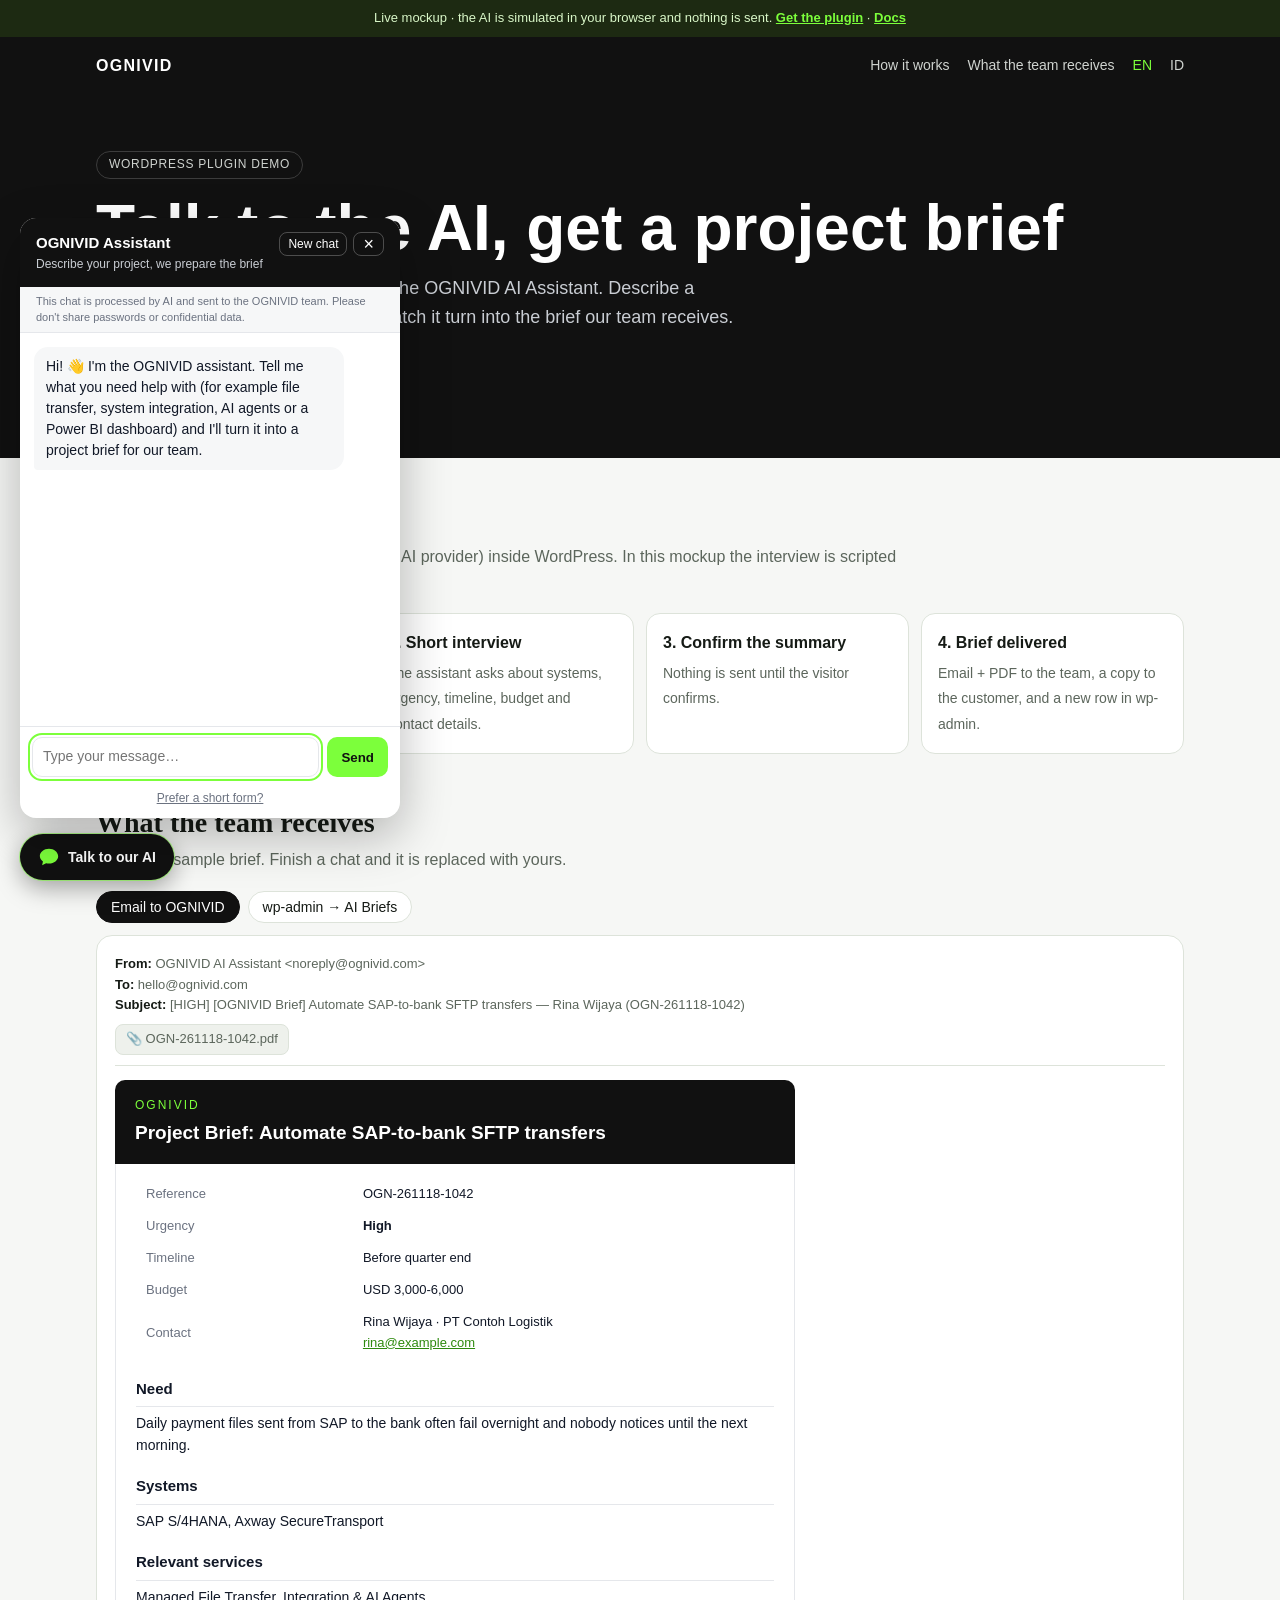
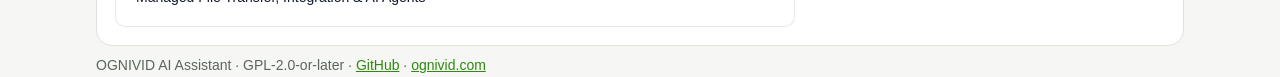
==== demo/index.html @ 5627978e "Add live mockup (demo/) and link it from README and docs demo/index.html runs the real widget agains" ====
<!doctype html>
<html lang="en">
<head>
<meta charset="utf-8">
<meta name="viewport" content="width=device-width, initial-scale=1">
<title>OGNIVID AI Assistant · Live mockup</title>
<meta name="description" content="Interactive mockup of the OGNIVID AI Assistant WordPress plugin: chat with a simulated assistant and see the project brief the team receives.">
<script>
  // Language from ?lang=id (default English). Set before the widget loads; it reads <html lang>.
  (function () { var l = new URLSearchParams(location.search).get('lang') === 'id' ? 'id' : 'en'; document.documentElement.lang = l === 'id' ? 'id-ID' : 'en-US'; window.DEMO_LANG = l; })();
</script>
<link rel="stylesheet" href="../assets/widget.css">
<style>
:root{--bg:#F6F7F5;--surface:#fff;--surface2:#EEF1EC;--ink:#151A15;--muted:#5C665C;--line:#DDE3DA;--acc:#2E8A0E;--lime:#7CFF3B;--dark:#111;--amber:#E8913A}
@media (prefers-color-scheme:dark){:root:not([data-theme="light"]){--bg:#0C0E0C;--surface:#151915;--surface2:#1C221C;--ink:#E7ECE5;--muted:#9AA59A;--line:#2A332A;--acc:#7CFF3B}}
*{box-sizing:border-box}
body{margin:0;background:var(--bg);color:var(--ink);font:16px/1.6 "Segoe UI",Calibri,Arial,sans-serif}
a{color:var(--acc)}
.bar{background:#1d2a12;color:#d9f7c8;font-size:13px;text-align:center;padding:8px 16px}
.bar a{color:var(--lime);font-weight:600}
header.site{background:var(--dark);color:#fff}
.wrap{max-width:1120px;margin:0 auto;padding:0 16px}
.nav{display:flex;align-items:center;gap:18px;padding:16px 0;flex-wrap:wrap}
.logo{font-weight:800;letter-spacing:.08em}
.nav .sp{flex:1}
.nav a{color:#cfd3cf;text-decoration:none;font-size:14px}
.nav a.on{color:var(--lime)}
.hero{padding:56px 0 64px}
.hero .pill{display:inline-block;border:1px solid #3c3c3c;border-radius:999px;padding:3px 12px;font-size:12px;letter-spacing:.06em;text-transform:uppercase;color:#cfd3cf}
.hero h1{font:800 clamp(34px,6vw,64px)/1.05 Helvetica,Arial,sans-serif;margin:16px 0 12px}
.hero p{color:#c9cdd3;max-width:640px;font-size:18px;margin:0}
.try{margin-top:22px;display:inline-flex;gap:10px;align-items:center;background:var(--lime);color:#111;font-weight:700;padding:12px 18px;border-radius:999px;border:0;cursor:pointer;font-size:15px}
main section{padding:44px 0 8px}
h2{font:700 28px/1.2 Cambria,Georgia,serif;margin:0 0 8px}
.lead{color:var(--muted);max-width:820px;margin:0 0 18px}
.steps{display:grid;grid-template-columns:repeat(4,1fr);gap:12px}
.step{background:var(--surface);border:1px solid var(--line);border-radius:14px;padding:16px}
.step b{display:block;margin-bottom:4px}.step span{color:var(--muted);font-size:14px}
.tabs{display:flex;gap:8px;margin-bottom:12px;flex-wrap:wrap}
.tab{border:1px solid var(--line);background:var(--surface);color:var(--ink);border-radius:999px;padding:7px 14px;cursor:pointer;font-size:14px}
.tab[aria-selected="true"]{background:var(--dark);color:#fff;border-color:var(--dark)}
.panel{background:var(--surface);border:1px solid var(--line);border-radius:16px;padding:18px;overflow:auto}
.panel[hidden]{display:none}
.mail-head{font-size:13px;color:var(--muted);border-bottom:1px solid var(--line);padding-bottom:10px;margin-bottom:14px}
.mail-head b{color:var(--ink)}
.att{display:inline-flex;gap:6px;align-items:center;border:1px solid var(--line);border-radius:8px;padding:4px 10px;font-size:13px;margin-top:8px;background:var(--surface2)}
.wp{display:grid;grid-template-columns:180px 1fr;min-width:760px;border:1px solid #c3c4c7;border-radius:8px;overflow:hidden;font:13px/1.4 -apple-system,"Segoe UI",Arial,sans-serif;color:#1d2327;background:#f0f0f1}
.wp-side{background:#1d2327;color:#f0f0f1;padding:10px 0}
.wp-side div{padding:7px 14px;opacity:.85}
.wp-side .cur{background:#2271b1;opacity:1;font-weight:600}
.badge{display:inline-block;background:#d63638;color:#fff;border-radius:9px;font-size:9px;line-height:17px;min-width:17px;text-align:center;padding:0 5px;margin-left:6px}
.wp-main{padding:16px 18px}
.wp-main h3{font-size:20px;font-weight:400;margin:0 0 10px}
.wp-filter{display:flex;gap:8px;margin-bottom:8px}.wp-filter span{border:1px solid #8c8f94;background:#fff;border-radius:3px;padding:3px 8px}
table.wpt{width:100%;border-collapse:collapse;background:#fff;border:1px solid #c3c4c7}
.wpt th{text-align:left;font-weight:400;padding:8px 10px;border-bottom:1px solid #c3c4c7}
.wpt td{padding:9px 10px;border-top:1px solid #f0f0f1;vertical-align:top}
.wpt tr.new td:first-child{box-shadow:inset 3px 0 0 #2e8a0e}.wpt tr.new .t{font-weight:800}
.wpt .t{color:#2271b1;font-weight:600}
.urg{display:inline-block;padding:2px 8px;border-radius:999px;color:#fff;font-size:11px}
.st-new{font-weight:700;color:#2e8a0e}
.flash{animation:fl 1.6s ease}@keyframes fl{0%{background:#eaf8df}100%{background:transparent}}
footer{padding:40px 0 70px;color:var(--muted);font-size:14px}
@media (max-width:820px){.steps{grid-template-columns:1fr 1fr}}
@media (max-width:520px){.steps{grid-template-columns:1fr}.nav a.hide-sm{display:none}}
</style>
</head>
<body>
<div class="bar" id="bar"></div>
<header class="site"><div class="wrap">
  <div class="nav"><span class="logo">OGNIVID</span><span class="sp"></span>
    <a class="hide-sm" href="#how" data-t="navHow"></a><a class="hide-sm" href="#team" data-t="navTeam"></a>
    <a id="lang-en" href="?lang=en">EN</a><a id="lang-id" href="?lang=id">ID</a></div>
  <div class="hero">
    <span class="pill" data-t="pill"></span>
    <h1 data-t="h1"></h1>
    <p data-t="sub"></p>
    <button class="try" id="try" type="button" data-t="try"></button>
  </div>
</div></header>

<main class="wrap">
  <section id="how">
    <h2 data-t="howH"></h2>
    <p class="lead" data-t="howP"></p>
    <div class="steps" id="steps"></div>
  </section>
  <section id="team">
    <h2 data-t="teamH"></h2>
    <p class="lead" id="teamP"></p>
    <div class="tabs" role="tablist">
      <button class="tab" role="tab" aria-selected="true" data-p="mail" data-t="tabMail"></button>
      <button class="tab" role="tab" aria-selected="false" data-p="admin" data-t="tabAdmin"></button>
    </div>
    <div class="panel" id="p-mail"></div>
    <div class="panel" id="p-admin" hidden></div>
  </section>
</main>
<footer class="wrap" id="foot"></footer>
<div id="oaa-root"></div>

<script>
(function () {
  var L = window.DEMO_LANG;
  var TXT = {
    en: {
      bar: 'Live mockup · the AI is simulated in your browser and nothing is sent. <a href="https://github.com/diimasogan/ognivid-ai-assistant">Get the plugin</a> · <a href="../docs/OGNIVID-AI-Assistant-Documentation.html">Docs</a>',
      navHow: 'How it works', navTeam: 'What the team receives', pill: 'WordPress plugin demo',
      h1: 'Talk to the AI, get a project brief', sub: 'This is a mockup of ognivid.com with the OGNIVID AI Assistant. Describe a project in the chat (bottom left) and watch it turn into the brief our team receives.',
      try: 'Try the assistant →', howH: 'How it works', howP: 'The real plugin runs on Claude (or another AI provider) inside WordPress. In this mockup the interview is scripted so it works offline.',
      steps: [['1. Describe the need', 'The visitor explains the project in their own words.'], ['2. Short interview', 'The assistant asks about systems, urgency, timeline, budget and contact details.'], ['3. Confirm the summary', 'Nothing is sent until the visitor confirms.'], ['4. Brief delivered', 'Email + PDF to the team, a copy to the customer, and a new row in wp-admin.']],
      teamH: 'What the team receives', teamSample: 'Below is a sample brief. Finish a chat and it is replaced with yours.', teamYours: 'This is the brief generated from your chat.',
      tabMail: 'Email to OGNIVID', tabAdmin: 'wp-admin → AI Briefs', foot: 'OGNIVID AI Assistant · GPL-2.0-or-later · <a href="https://github.com/diimasogan/ognivid-ai-assistant">GitHub</a> · <a href="https://ognivid.com/">ognivid.com</a>',
      q: { systems: 'Thanks, that helps. Which systems or tools are involved today (for example SAP, Axway SecureTransport, Boomi, Power BI)?', urgency: 'Got it. How urgent is this, and by when would you like it solved?', budget: 'Do you have a budget range in mind? It\'s fine to say "not sure yet".', contact: 'Great. What name and email should our team use to reply? A phone or WhatsApp number is optional.', noEmail: 'I couldn\'t find an email address. Could you share your name and email?', confirm: 'Shall I send this brief to the OGNIVID team? Reply **yes**, or tell me what to correct.', fixed: 'Thanks, I\'ve added that. Here is the updated summary:', done: 'Thank you, %n! Your project brief (ref. %r) has been sent to the OGNIVID team. We will contact you at %e, usually within 1-2 business days.' },
      sum: { title: 'Summary', problem: 'Need', systems: 'Systems', urgency: 'Urgency', timeline: 'Timeline', budget: 'Budget', contact: 'Contact' },
      mail: { from: 'From', to: 'To', subj: 'Subject' }
    },
    id: {
      bar: 'Live mockup · AI disimulasikan di browser Anda dan tidak ada data yang dikirim. <a href="https://github.com/diimasogan/ognivid-ai-assistant">Dapatkan plugin</a> · <a href="../docs/id/OGNIVID-AI-Assistant-Dokumentasi.html">Dokumentasi</a>',
      navHow: 'Cara kerja', navTeam: 'Yang diterima tim', pill: 'Demo plugin WordPress',
      h1: 'Ngobrol dengan AI, dapatkan project brief', sub: 'Ini mockup ognivid.com dengan OGNIVID AI Assistant. Ceritakan sebuah proyek di chat (kiri bawah) dan lihat bagaimana ceritanya berubah menjadi brief yang diterima tim kami.',
      try: 'Coba asistennya →', howH: 'Cara kerja', howP: 'Plugin aslinya berjalan dengan Claude (atau penyedia AI lain) di WordPress. Di mockup ini wawancaranya sudah diskenariokan agar bisa berjalan tanpa server.',
      steps: [['1. Ceritakan kebutuhan', 'Pengunjung menjelaskan proyeknya dengan kata-kata sendiri.'], ['2. Wawancara singkat', 'Asisten menanyakan sistem, urgensi, target waktu, anggaran, dan kontak.'], ['3. Konfirmasi ringkasan', 'Tidak ada yang dikirim sebelum pengunjung mengonfirmasi.'], ['4. Brief terkirim', 'Email + PDF ke tim, salinan ke pelanggan, dan baris baru di wp-admin.']],
      teamH: 'Yang diterima tim', teamSample: 'Di bawah ini contoh brief. Selesaikan sebuah chat dan contoh ini akan diganti dengan brief Anda.', teamYours: 'Ini brief yang dibuat dari chat Anda.',
      tabMail: 'Email ke OGNIVID', tabAdmin: 'wp-admin → AI Briefs', foot: 'OGNIVID AI Assistant · GPL-2.0-or-later · <a href="https://github.com/diimasogan/ognivid-ai-assistant">GitHub</a> · <a href="https://ognivid.com/">ognivid.com</a>',
      q: { systems: 'Terima kasih, itu membantu. Sistem atau tools apa saja yang terlibat saat ini (misalnya SAP, Axway SecureTransport, Boomi, Power BI)?', urgency: 'Baik. Seberapa mendesak, dan kapan target penyelesaiannya?', budget: 'Apakah sudah ada kisaran anggaran? Boleh juga jawab "belum tahu".', contact: 'Bagus. Nama dan email apa yang bisa dipakai tim kami untuk membalas? Nomor telepon atau WhatsApp opsional.', noEmail: 'Saya belum menemukan alamat email. Boleh kirim nama dan email Anda?', confirm: 'Boleh saya kirim brief ini ke tim OGNIVID? Balas **ya**, atau sampaikan bagian yang perlu dikoreksi.', fixed: 'Terima kasih, sudah saya tambahkan. Berikut ringkasan terbarunya:', done: 'Terima kasih, %n! Project brief Anda (ref. %r) sudah terkirim ke tim OGNIVID. Kami akan menghubungi Anda di %e, biasanya dalam 1-2 hari kerja.' },
      sum: { title: 'Ringkasan', problem: 'Kebutuhan', systems: 'Sistem', urgency: 'Urgensi', timeline: 'Target waktu', budget: 'Anggaran', contact: 'Kontak' },
      mail: { from: 'Dari', to: 'Kepada', subj: 'Subjek' }
    }
  }[L];

  document.getElementById('bar').innerHTML = TXT.bar;
  document.getElementById('foot').innerHTML = TXT.foot;
  document.querySelectorAll('[data-t]').forEach(function (n) { n.textContent = TXT[n.getAttribute('data-t')]; });
  document.getElementById('lang-' + L).className = 'on';
  document.getElementById('steps').innerHTML = TXT.steps.map(function (s) { return '<div class="step"><b>' + s[0] + '</b><span>' + s[1] + '</span></div>'; }).join('');

  /* ---------- sample + generated briefs ---------- */
  var URG = { low: ['Low', 'Rendah', '#6b7280'], medium: ['Medium', 'Sedang', '#2563eb'], high: ['High', 'Tinggi', '#d97706'], critical: ['Critical', 'Kritis', '#dc2626'] };
  var sample = {
    ref: 'OGN-261118-1042', name: 'Rina Wijaya', email: 'rina@example.com', company: 'PT Contoh Logistik', source: 'AI chat', urgency: 'high', status: 'Read',
    title: L === 'id' ? 'Otomatisasi transfer SFTP SAP ke bank' : 'Automate SAP-to-bank SFTP transfers',
    problem: L === 'id' ? 'Transfer file pembayaran harian dari SAP ke bank sering gagal di malam hari dan baru ketahuan keesokan paginya.' : 'Daily payment files sent from SAP to the bank often fail overnight and nobody notices until the next morning.',
    systems: 'SAP S/4HANA, Axway SecureTransport', timeline: L === 'id' ? 'Sebelum akhir kuartal' : 'Before quarter end', budget: L === 'id' ? 'Rp 50-100 juta' : 'USD 3,000-6,000',
    services: 'Managed File Transfer, Integration & AI Agents'
  };
  var rows = [
    { ref: 'OGN-261117-1039', title: L === 'id' ? 'Dashboard Power BI penjualan' : 'Power BI sales dashboard', name: 'Budi Santoso', company: 'Properti Nusantara', email: 'budi@example.com', urgency: 'medium', source: 'Form', status: 'Contacted', date: '2026/11/17' },
    { ref: 'OGN-261116-1031', title: L === 'id' ? 'Integrasi HR ke payroll' : 'HR to payroll integration', name: 'Sari Lestari', company: 'Contoh Retail', email: 'sari@example.com', urgency: 'low', source: 'AI chat', status: 'Proposal sent', date: '2026/11/16' }
  ];
  function esc(s) { return String(s == null ? '' : s).replace(/[&<>"']/g, function (c) { return { '&': '&amp;', '<': '&lt;', '>': '&gt;', '"': '&quot;', "'": '&#39;' }[c]; }); }
  function urgLabel(u) { return URG[u][L === 'id' ? 1 : 0]; }

  function renderMail(b) {
    var row = function (k, v) { return '<tr><td style="padding:6px 10px;color:#6b7280;width:34%">' + k + '</td><td style="padding:6px 10px">' + v + '</td></tr>'; };
    var S = TXT.sum;
    document.getElementById('p-mail').innerHTML =
      '<div class="mail-head"><b>' + TXT.mail.from + ':</b> OGNIVID AI Assistant &lt;noreply@ognivid.com&gt;<br><b>' + TXT.mail.to + ':</b> hello@ognivid.com<br><b>' + TXT.mail.subj + ':</b> ' + (b.urgency === 'high' || b.urgency === 'critical' ? '[' + b.urgency.toUpperCase() + '] ' : '') + '[OGNIVID Brief] ' + esc(b.title) + ' — ' + esc(b.name) + ' (' + b.ref + ')<br><span class="att">📎 ' + b.ref + '.pdf</span></div>' +
      '<div style="font-family:Arial,Helvetica,sans-serif;font-size:14px;line-height:1.55;color:#111827;max-width:680px">' +
      '<div style="background:#111;color:#fff;padding:16px 20px;border-radius:10px 10px 0 0"><div style="font-size:12px;letter-spacing:2px;color:#7cff3b">OGNIVID</div><div style="font-size:19px;font-weight:bold;margin-top:4px">Project Brief: ' + esc(b.title) + '</div></div>' +
      '<div style="border:1px solid #e5e7eb;border-top:0;padding:4px 20px 18px;border-radius:0 0 10px 10px;background:#fff"><table style="width:100%;border-collapse:collapse;font-size:13px;margin-top:10px">' +
      row(L === 'id' ? 'Referensi' : 'Reference', b.ref) + row(S.urgency, '<strong>' + urgLabel(b.urgency) + '</strong>') + row(S.timeline, esc(b.timeline)) + row(S.budget, esc(b.budget)) +
      row(S.contact, esc(b.name) + (b.company ? ' · ' + esc(b.company) : '') + '<br><a href="mailto:' + esc(b.email) + '">' + esc(b.email) + '</a>') + '</table>' +
      '<h3 style="margin:18px 0 6px;font-size:15px;border-bottom:1px solid #e5e7eb;padding-bottom:6px">' + S.problem + '</h3><p style="margin:0">' + esc(b.problem) + '</p>' +
      '<h3 style="margin:18px 0 6px;font-size:15px;border-bottom:1px solid #e5e7eb;padding-bottom:6px">' + S.systems + '</h3><p style="margin:0">' + esc(b.systems) + '</p>' +
      '<h3 style="margin:18px 0 6px;font-size:15px;border-bottom:1px solid #e5e7eb;padding-bottom:6px">' + (L === 'id' ? 'Layanan terkait' : 'Relevant services') + '</h3><p style="margin:0">' + esc(b.services) + '</p>' +
      '</div></div>';
  }
  function renderAdmin(newRow) {
    var all = (newRow ? [newRow] : []).concat([{ ref: sample.ref, title: sample.title, name: sample.name, company: sample.company, email: sample.email, urgency: sample.urgency, source: sample.source, status: sample.status, date: '2026/11/18' }], rows);
    var n = newRow ? 1 : 0;
    document.getElementById('p-admin').innerHTML =
      '<div class="wp"><div class="wp-side"><div>Dashboard</div><div>Posts</div><div>Pages</div><div class="cur">AI Briefs' + (n ? '<span class="badge">' + n + '</span>' : '') + '</div><div>Settings</div></div>' +
      '<div class="wp-main"><h3>AI Briefs</h3><div class="wp-filter"><span>All statuses ▾</span><span>Filter</span></div><table class="wpt"><thead><tr><th>Brief</th><th>Customer</th><th>Urgency</th><th>Source</th><th>Status</th><th>Received</th></tr></thead><tbody>' +
      all.map(function (r, i) {
        var isNew = newRow && i === 0;
        return '<tr class="' + (isNew ? 'new flash' : '') + '"><td><span class="t">' + esc(r.title) + ' — ' + esc(r.name) + '</span></td><td><strong>' + esc(r.name) + '</strong>' + (r.company ? '<br>' + esc(r.company) : '') + '<br><a href="#" onclick="return false">' + esc(r.email) + '</a></td>' +
          '<td><span class="urg" style="background:' + URG[r.urgency][2] + '">' + URG[r.urgency][0] + '</span></td><td>' + esc(r.source) + '</td><td><span class="' + (isNew ? 'st-new' : '') + '">' + (isNew ? 'New' : esc(r.status)) + '</span></td><td>' + r.date + '</td></tr>';
      }).join('') + '</tbody></table></div></div>';
  }
  function showTeam(b, mine) {
    document.getElementById('teamP').textContent = mine ? TXT.teamYours : TXT.teamSample;
    renderMail(b);
    renderAdmin(mine ? { ref: b.ref, title: b.title, name: b.name, company: b.company, email: b.email, urgency: b.urgency, source: b.source, status: 'New', date: '2026/11/18' } : null);
  }
  showTeam(sample, false);

  document.querySelectorAll('.tab').forEach(function (t) {
    t.addEventListener('click', function () {
      document.querySelectorAll('.tab').forEach(function (x) { x.setAttribute('aria-selected', x === t ? 'true' : 'false'); });
      document.getElementById('p-mail').hidden = t.getAttribute('data-p') !== 'mail';
      document.getElementById('p-admin').hidden = t.getAttribute('data-p') !== 'admin';
    });
  });

  /* ---------- simulated backend for the real widget ---------- */
  var st = { step: 0, d: {} };
  function urgencyOf(s) { s = s.toLowerCase(); if (/critical|kritis|darurat|down|mati total/.test(s)) return 'critical'; if (/urgent|asap|segera|mendesak|minggu ini|this week|tomorrow|besok/.test(s)) return 'high'; if (/no rush|santai|tidak mendesak|next year|tahun depan/.test(s)) return 'low'; return 'medium'; }
  function summary() {
    var d = st.d, S = TXT.sum;
    return '**' + S.title + '**\n- ' + S.problem + ': ' + d.problem + '\n- ' + S.systems + ': ' + d.systems + '\n- ' + S.urgency + ': ' + urgLabel(d.urgency) + ' (' + d.timeline + ')\n- ' + S.budget + ': ' + d.budget + '\n- ' + S.contact + ': ' + d.name + ', ' + d.email + (d.phone ? ', ' + d.phone : '') + '\n\n' + TXT.q.confirm;
  }
  function titleOf(p) {
    var STOP = /^(and|or|the|a|an|of|to|for|with|between|in|on|at|from|dan|atau|yang|di|ke|dari|untuk|dengan|antara|pada)$/i;
    var w = String(p).split(/[.,;:!?\n]/)[0].replace(/[^\w\s\-À-ž/&]/g, ' ').split(/\s+/).filter(Boolean).slice(0, 8);
    while (w.length > 3 && STOP.test(w[w.length - 1])) w.pop();
    var t = w.join(' '); return t.charAt(0).toUpperCase() + t.slice(1);
  }
  function reply(msg) {
    var d = st.d, q = TXT.q;
    switch (st.step) {
      case 0: d.problem = msg; st.step = 1; return { reply: q.systems };
      case 1: d.systems = msg; st.step = 2; return { reply: q.urgency };
      case 2: d.timeline = msg; d.urgency = urgencyOf(msg); st.step = 3; return { reply: q.budget };
      case 3: d.budget = msg; st.step = 4; return { reply: q.contact };
      case 4:
        var em = msg.match(/[^\s@,;]+@[^\s@,;]+\.[a-z]{2,}/i);
        if (!em) return { reply: q.noEmail };
        d.email = em[0];
        var ph = msg.match(/\+?\d[\d\s\-]{7,}\d/); d.phone = ph ? ph[0].trim() : '';
        d.name = msg.replace(em[0], '').replace(d.phone, '').replace(/\b(my name is|nama saya|saya|i am|i'm|name|nama|email|and|dan)\b/gi, ' ').replace(/[,:;\-]+/g, ' ').replace(/\s+/g, ' ').trim() || (L === 'id' ? 'Pengunjung' : 'Visitor');
        st.step = 5; return { reply: summary() };
      case 5:
        if (/^\s*(yes|y|ya|iya|ok|oke|okay|sure|send|kirim|betul|benar|correct|sip|boleh)\b/i.test(msg)) {
          st.step = 6;
          var ref = 'OGN-261118-' + (1043 + Math.floor(Math.random() * 50));
          var b = { ref: ref, name: d.name, email: d.email, company: '', source: 'AI chat', urgency: d.urgency, title: titleOf(d.problem), problem: d.problem, systems: d.systems, timeline: d.timeline, budget: d.budget, services: /power ?bi|dashboard|dax|report/i.test(d.problem + d.systems) ? 'Data & Dashboards' : /sftp|mft|file|axway|transfer/i.test(d.problem + d.systems) ? 'Managed File Transfer' : 'Integration & AI Agents' };
          setTimeout(function () { showTeam(b, true); }, 400);
          return { reply: q.done.replace('%n', d.name).replace('%r', ref).replace('%e', d.email), done: true };
        }
        d.problem += ' ' + msg; return { reply: q.fixed + '\n\n' + summary() };
      default: return { reply: q.done.replace('%n', d.name).replace('%r', '—').replace('%e', d.email), done: true };
    }
  }
  var REST = 'https://demo.invalid/wp-json/ognivid-ai/v1';
  var realFetch = window.fetch.bind(window);
  window.fetch = function (url, opts) {
    if (typeof url === 'string' && url.indexOf(REST) === 0) {
      var body = {}; try { body = JSON.parse((opts && opts.body) || '{}'); } catch (e) {}
      var out;
      if (/\/chat$/.test(url)) { out = reply(String(body.message || '').trim()); out.sid = 'demo'; out.mode = 'chat'; }
      else {
        var ref = 'OGN-261118-' + (1043 + Math.floor(Math.random() * 50));
        var fb = { ref: ref, name: body.name, email: body.email, company: body.company, source: 'Form', urgency: body.urgency || 'medium', title: body.title || titleOf(body.problem || ''), problem: body.problem, systems: body.systems || '-', timeline: body.timeline || '-', budget: body.budget || '-', services: body.service || '-' };
        setTimeout(function () { showTeam(fb, true); }, 400);
        out = { ok: true, reply: TXT.q.done.replace('%n', body.name || '').replace('%r', ref).replace('%e', body.email || '') };
      }
      return new Promise(function (res) { setTimeout(function () { res(new Response(JSON.stringify(out), { status: 200, headers: { 'Content-Type': 'application/json' } })); }, 650 + Math.random() * 600); });
    }
    return realFetch(url, opts);
  };
  try { ['oaa_sid', 'oaa_hist', 'oaa_done'].forEach(function (k) { sessionStorage.removeItem(k); }); } catch (e) {}
  window.OAA_CFG = { rest: REST, position: 'left', aiOn: true, maxChars: 1500, wa: '6285280052326', test: false, nonce: '' };
  document.getElementById('try').addEventListener('click', function () { var b = document.querySelector('.oaa-launch'); if (b && document.querySelector('.oaa-panel').hidden) b.click(); });
})();
</script>
<script src="../assets/widget.js"></script>
<script>
  // "New chat" in the widget should also restart the scripted interview.
  document.addEventListener('click', function (e) { if (e.target && e.target.classList && e.target.classList.contains('oaa-new')) { location.reload(); } });
  setTimeout(function () { var b = document.querySelector('.oaa-launch'); if (b && window.innerWidth > 700) b.click(); }, 900);
</script>
</body>
</html>
---- assets/widget.css ----
/* OGNIVID AI Assistant widget */
.oaa{--oaa-bg:#111111;--oaa-accent:#7cff3b;--oaa-ink:#111827;--oaa-muted:#6b7280;--oaa-line:#e5e7eb;--oaa-soft:#f6f7f8;position:fixed;bottom:20px;z-index:99990;font-family:inherit;font-size:14px;line-height:1.5}
.oaa-left{left:20px}.oaa-right{right:20px}
.oaa *{box-sizing:border-box;font-family:inherit}
.oaa-launch{display:flex;align-items:center;gap:8px;border:0;border-radius:999px;padding:12px 18px;background:var(--oaa-bg);color:#fff;font-weight:600;font-size:14px;line-height:1;cursor:pointer;box-shadow:0 0 0 1px rgba(124,255,59,.55),0 8px 24px rgba(0,0,0,.35);transition:transform .15s}
.oaa-launch svg{color:var(--oaa-accent)}
.oaa-launch:hover{transform:translateY(-2px)}
.oaa-launch:focus-visible,.oaa button:focus-visible,.oaa textarea:focus-visible,.oaa input:focus-visible,.oaa select:focus-visible{outline:2px solid var(--oaa-accent);outline-offset:2px}
.oaa-panel{position:absolute;bottom:62px;width:min(380px,calc(100vw - 32px));height:min(600px,calc(100vh - 110px));background:#fff;color:var(--oaa-ink);border-radius:16px;box-shadow:0 18px 50px rgba(0,0,0,.28);display:flex;flex-direction:column;overflow:hidden}
.oaa-left .oaa-panel{left:0}.oaa-right .oaa-panel{right:0}
.oaa-panel[hidden]{display:none}
.oaa-head{display:flex;justify-content:space-between;align-items:flex-start;gap:8px;padding:14px 16px;background:var(--oaa-bg);color:#fff}
.oaa-title{font-weight:700;font-size:15px}
.oaa-sub{font-size:12px;color:#c9cdd3}
.oaa-actions{display:flex;gap:6px;align-items:center}
.oaa-new,.oaa-close{white-space:nowrap;background:transparent;border:1px solid rgba(255,255,255,.25);color:#fff;border-radius:8px;cursor:pointer;font-size:12px;padding:4px 8px}
.oaa-close{font-size:18px;line-height:1;padding:2px 9px}
.oaa-note{font-size:11px;color:var(--oaa-muted);background:var(--oaa-soft);padding:6px 16px;border-bottom:1px solid var(--oaa-line)}
.oaa-body{flex:1;overflow-y:auto;padding:14px 14px 6px;display:flex;flex-direction:column;gap:8px}
.oaa-msg{max-width:88%;padding:9px 12px;border-radius:14px;word-wrap:break-word;overflow-wrap:anywhere}
.oaa-msg p{margin:0 0 6px}.oaa-msg p:last-child{margin:0}
.oaa-msg ul{margin:4px 0;padding-left:18px}
.oaa-bot{align-self:flex-start;background:var(--oaa-soft);border-bottom-left-radius:4px}
.oaa-user{align-self:flex-end;background:var(--oaa-bg);color:#fff;border-bottom-right-radius:4px;white-space:pre-wrap}
.oaa-typing{color:var(--oaa-muted);font-style:italic}
.oaa-wa{align-self:flex-start;display:inline-block;margin-top:4px;padding:8px 12px;border-radius:999px;background:#25d366;color:#fff!important;text-decoration:none;font-weight:600;font-size:13px}
.oaa-input{display:flex;gap:8px;padding:10px 12px;border-top:1px solid var(--oaa-line)}
.oaa-input[hidden]{display:none}
.oaa-input textarea{flex:1;resize:none;border:1px solid var(--oaa-line);border-radius:10px;padding:9px 10px;font-size:14px;line-height:1.4;color:var(--oaa-ink);background:#fff;max-height:120px}
.oaa-input button,.oaa-submit{border:0;border-radius:10px;padding:0 14px;background:var(--oaa-accent);color:#111;font-weight:700;cursor:pointer}
.oaa-input button:disabled,.oaa-submit:disabled{opacity:.6;cursor:default}
.oaa-foot{padding:0 12px 10px;text-align:center}
.oaa-switch{background:none;border:0;color:var(--oaa-muted);text-decoration:underline;cursor:pointer;font-size:12px}
.oaa-switch[hidden]{display:none}
.oaa-form{display:flex;flex-direction:column;gap:8px;background:#fff;border:1px solid var(--oaa-line);border-radius:12px;padding:12px;margin:4px 0}
.oaa-form[hidden]{display:none}
.oaa-form label{display:flex;flex-direction:column;gap:3px;font-size:12px;color:var(--oaa-muted)}
.oaa-form input,.oaa-form textarea,.oaa-form select{border:1px solid var(--oaa-line);border-radius:8px;padding:8px 9px;font-size:14px;color:var(--oaa-ink);background:#fff;width:100%}
.oaa-submit{padding:10px 14px}
.oaa-form-msg{font-size:12px;color:#b91c1c}
.oaa-hp{position:absolute!important;left:-9999px!important;width:1px;height:1px;opacity:0}
@media (max-width:480px){.oaa{bottom:14px}.oaa-left{left:14px}.oaa-right{right:14px}.oaa-launch span{display:none}.oaa-launch{padding:14px}.oaa-panel{position:fixed;left:8px!important;right:8px!important;bottom:76px;width:auto;height:calc(100vh - 96px)}}
@media (prefers-reduced-motion:reduce){.oaa-launch{transition:none}}
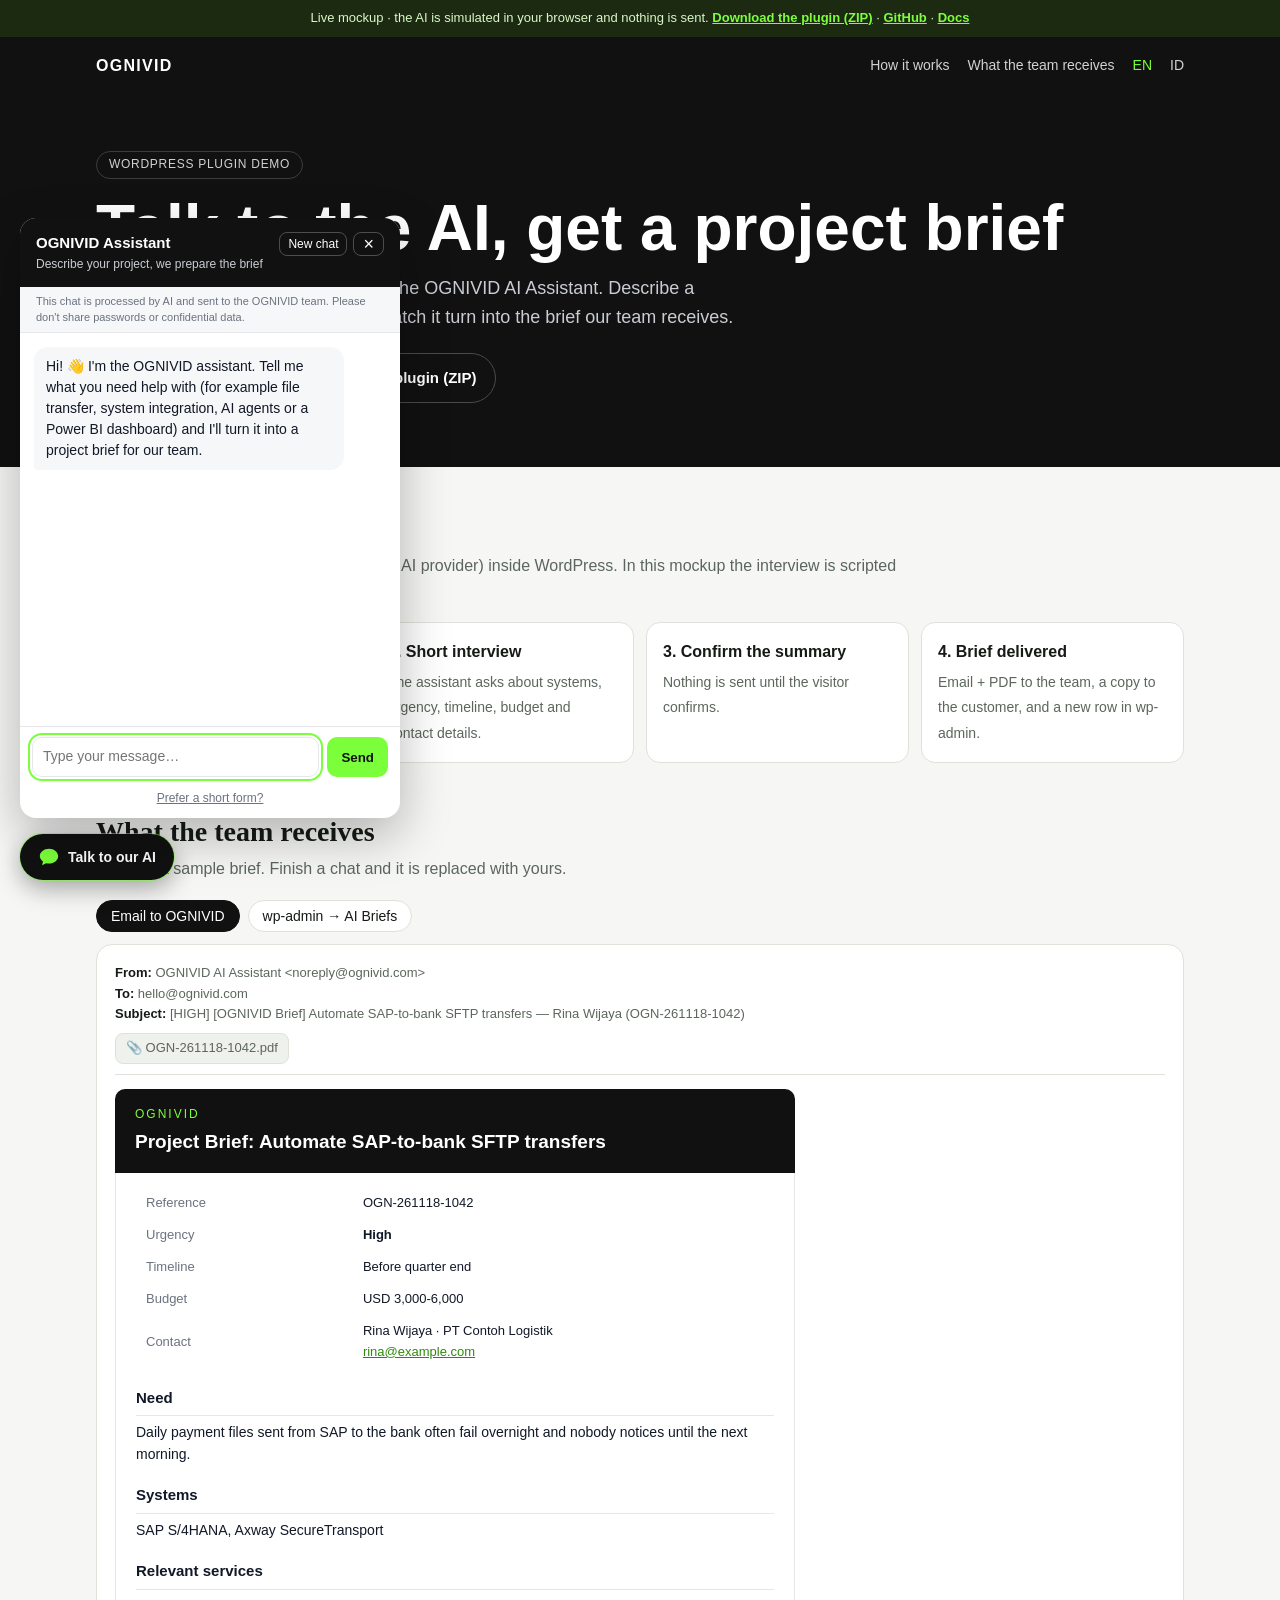
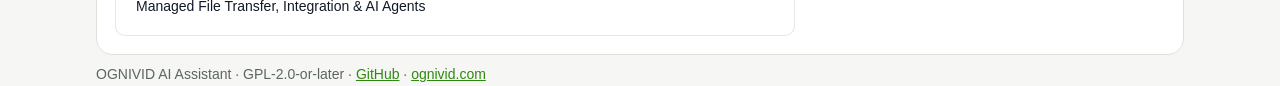
==== commit 03302dfd: "Add Download ZIP buttons to the mockup, docs and README All point to releases/latest/download/ognivi" ====
--- a/demo/index.html
+++ b/demo/index.html
@@ -29,6 +29,7 @@
 .hero .pill{display:inline-block;border:1px solid #3c3c3c;border-radius:999px;padding:3px 12px;font-size:12px;letter-spacing:.06em;text-transform:uppercase;color:#cfd3cf}
 .hero h1{font:800 clamp(34px,6vw,64px)/1.05 Helvetica,Arial,sans-serif;margin:16px 0 12px}
 .hero p{color:#c9cdd3;max-width:640px;font-size:18px;margin:0}
+.try.dl{background:transparent;color:#fff;border:1px solid #4a4a4a;text-decoration:none;margin-left:8px}
 .try{margin-top:22px;display:inline-flex;gap:10px;align-items:center;background:var(--lime);color:#111;font-weight:700;padding:12px 18px;border-radius:999px;border:0;cursor:pointer;font-size:15px}
 main section{padding:44px 0 8px}
 h2{font:700 28px/1.2 Cambria,Georgia,serif;margin:0 0 8px}
@@ -76,6 +77,7 @@
     <h1 data-t="h1"></h1>
     <p data-t="sub"></p>
     <button class="try" id="try" type="button" data-t="try"></button>
+    <a class="try dl" href="https://github.com/diimasogan/ognivid-ai-assistant/releases/latest/download/ognivid-ai-assistant.zip" download data-t="zip"></a>
   </div>
 </div></header>
 
@@ -104,10 +106,10 @@
   var L = window.DEMO_LANG;
   var TXT = {
     en: {
-      bar: 'Live mockup · the AI is simulated in your browser and nothing is sent. <a href="https://github.com/diimasogan/ognivid-ai-assistant">Get the plugin</a> · <a href="../docs/OGNIVID-AI-Assistant-Documentation.html">Docs</a>',
+      bar: 'Live mockup · the AI is simulated in your browser and nothing is sent. <a href="https://github.com/diimasogan/ognivid-ai-assistant/releases/latest/download/ognivid-ai-assistant.zip">Download the plugin (ZIP)</a> · <a href="https://github.com/diimasogan/ognivid-ai-assistant">GitHub</a> · <a href="../docs/OGNIVID-AI-Assistant-Documentation.html">Docs</a>',
       navHow: 'How it works', navTeam: 'What the team receives', pill: 'WordPress plugin demo',
       h1: 'Talk to the AI, get a project brief', sub: 'This is a mockup of ognivid.com with the OGNIVID AI Assistant. Describe a project in the chat (bottom left) and watch it turn into the brief our team receives.',
-      try: 'Try the assistant →', howH: 'How it works', howP: 'The real plugin runs on Claude (or another AI provider) inside WordPress. In this mockup the interview is scripted so it works offline.',
+      try: 'Try the assistant →', zip: '⬇ Download plugin (ZIP)', howH: 'How it works', howP: 'The real plugin runs on Claude (or another AI provider) inside WordPress. In this mockup the interview is scripted so it works offline.',
       steps: [['1. Describe the need', 'The visitor explains the project in their own words.'], ['2. Short interview', 'The assistant asks about systems, urgency, timeline, budget and contact details.'], ['3. Confirm the summary', 'Nothing is sent until the visitor confirms.'], ['4. Brief delivered', 'Email + PDF to the team, a copy to the customer, and a new row in wp-admin.']],
       teamH: 'What the team receives', teamSample: 'Below is a sample brief. Finish a chat and it is replaced with yours.', teamYours: 'This is the brief generated from your chat.',
       tabMail: 'Email to OGNIVID', tabAdmin: 'wp-admin → AI Briefs', foot: 'OGNIVID AI Assistant · GPL-2.0-or-later · <a href="https://github.com/diimasogan/ognivid-ai-assistant">GitHub</a> · <a href="https://ognivid.com/">ognivid.com</a>',
@@ -116,10 +118,10 @@
       mail: { from: 'From', to: 'To', subj: 'Subject' }
     },
     id: {
-      bar: 'Live mockup · AI disimulasikan di browser Anda dan tidak ada data yang dikirim. <a href="https://github.com/diimasogan/ognivid-ai-assistant">Dapatkan plugin</a> · <a href="../docs/id/OGNIVID-AI-Assistant-Dokumentasi.html">Dokumentasi</a>',
+      bar: 'Live mockup · AI disimulasikan di browser Anda dan tidak ada data yang dikirim. <a href="https://github.com/diimasogan/ognivid-ai-assistant/releases/latest/download/ognivid-ai-assistant.zip">Unduh plugin (ZIP)</a> · <a href="https://github.com/diimasogan/ognivid-ai-assistant">GitHub</a> · <a href="../docs/id/OGNIVID-AI-Assistant-Dokumentasi.html">Dokumentasi</a>',
       navHow: 'Cara kerja', navTeam: 'Yang diterima tim', pill: 'Demo plugin WordPress',
       h1: 'Ngobrol dengan AI, dapatkan project brief', sub: 'Ini mockup ognivid.com dengan OGNIVID AI Assistant. Ceritakan sebuah proyek di chat (kiri bawah) dan lihat bagaimana ceritanya berubah menjadi brief yang diterima tim kami.',
-      try: 'Coba asistennya →', howH: 'Cara kerja', howP: 'Plugin aslinya berjalan dengan Claude (atau penyedia AI lain) di WordPress. Di mockup ini wawancaranya sudah diskenariokan agar bisa berjalan tanpa server.',
+      try: 'Coba asistennya →', zip: '⬇ Unduh plugin (ZIP)', howH: 'Cara kerja', howP: 'Plugin aslinya berjalan dengan Claude (atau penyedia AI lain) di WordPress. Di mockup ini wawancaranya sudah diskenariokan agar bisa berjalan tanpa server.',
       steps: [['1. Ceritakan kebutuhan', 'Pengunjung menjelaskan proyeknya dengan kata-kata sendiri.'], ['2. Wawancara singkat', 'Asisten menanyakan sistem, urgensi, target waktu, anggaran, dan kontak.'], ['3. Konfirmasi ringkasan', 'Tidak ada yang dikirim sebelum pengunjung mengonfirmasi.'], ['4. Brief terkirim', 'Email + PDF ke tim, salinan ke pelanggan, dan baris baru di wp-admin.']],
       teamH: 'Yang diterima tim', teamSample: 'Di bawah ini contoh brief. Selesaikan sebuah chat dan contoh ini akan diganti dengan brief Anda.', teamYours: 'Ini brief yang dibuat dari chat Anda.',
       tabMail: 'Email ke OGNIVID', tabAdmin: 'wp-admin → AI Briefs', foot: 'OGNIVID AI Assistant · GPL-2.0-or-later · <a href="https://github.com/diimasogan/ognivid-ai-assistant">GitHub</a> · <a href="https://ognivid.com/">ognivid.com</a>',
